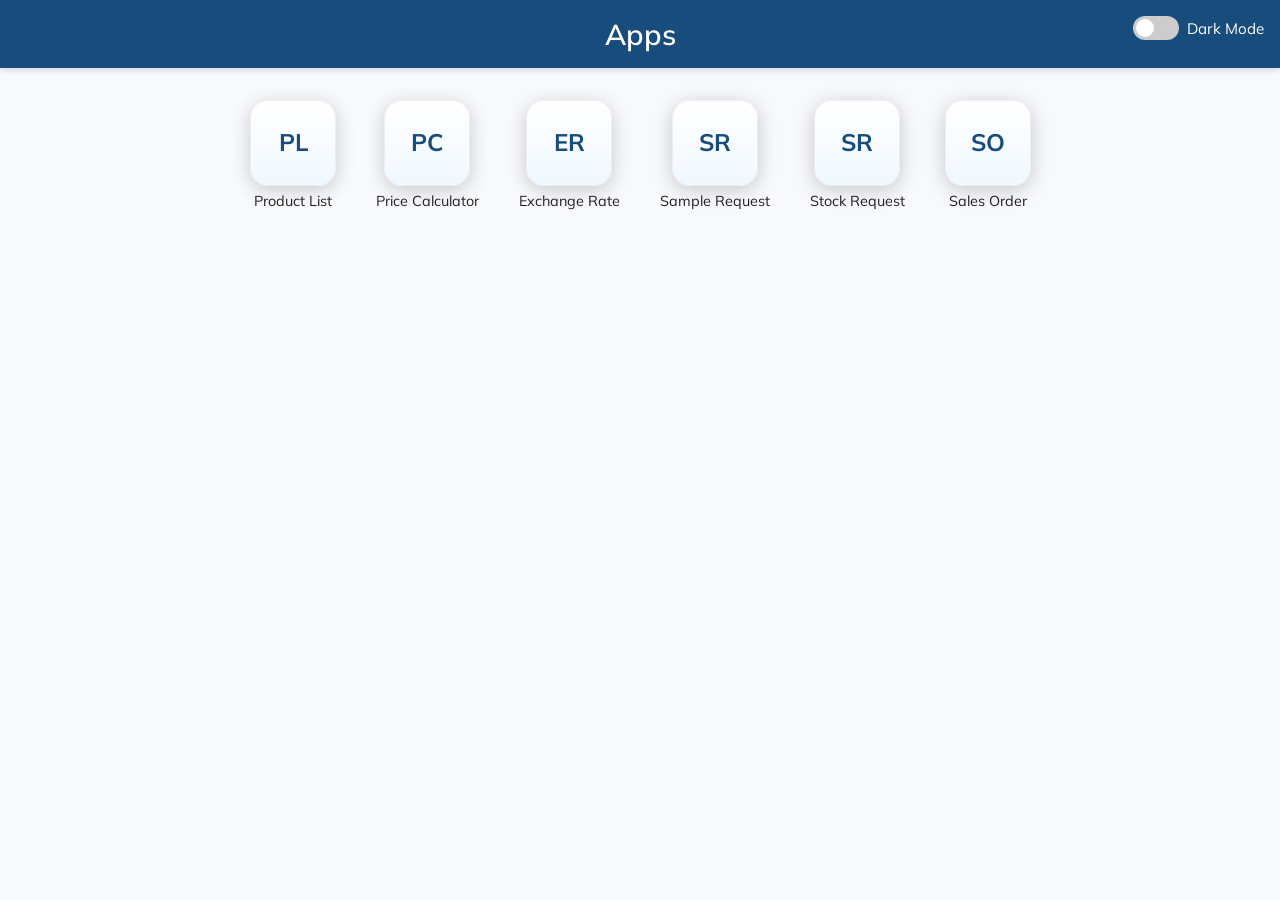
==== index.html @ d18678aa "first commit" ====
<!DOCTYPE html>
<html lang="en">
<head>
  <meta charset="UTF-8" />
  <meta name="viewport" content="width=device-width, initial-scale=1.0" />
  <title>App Grid</title>
  <link href="https://fonts.googleapis.com/css2?family=Mulish:wght@400;600&display=swap" rel="stylesheet">
  <link rel="stylesheet" href="css/style.css" />
</head>
<body>
  <header>
    <h1>Apps</h1>
    <div class="darkmode-toggle">
      <label class="switch" title="Toggle dark mode">
        <input type="checkbox" id="darkModeToggle">
        <span class="slider"></span>
      </label>
      <span class="toggle-label">Dark Mode</span>
    </div>
  </header>

  <div class="container app-container">
    <main>
      <section id="appGrid" class="app-grid" aria-label="Application grid"></section>
    </main>
  </div>

  <script src="js/script.js"></script>
</body>
</html>
---- css/style.css ----
:root {
  --color-primary: #174c7c;
  --color-primary-light: #f0f8ff;
  --color-bg: #f7f9fc;
  --color-text: #222;
  --color-white: #fff;
  --color-border: #ccc;
  --color-border-light: #eee;
  --color-muted: #777;

  --font-family: "Mulish", sans-serif;
  --font-size-base: 1rem;
  --font-size-heading: 1.8rem;
  --font-size-small: 0.95rem;

  --container-max-width: 1200px;
  --spacing-xs: 0.4rem;
  --spacing-sm: 0.5rem;
  --spacing-md: 0.8rem;
  --spacing-lg: 1rem;
  --spacing-xl: 1.5rem;

  --radius-sm: 6px;
  --radius-md: 8px;
  --radius-lg: 12px;
  --radius-full: 50%;

  --shadow-sm: 0 2px 6px rgba(0,0,0,0.15);
  --shadow-md: 0 4px 12px rgba(0,0,0,0.12);
  --shadow-lg: 0 4px 20px rgba(0,0,0,0.2);

  --transition-normal: 0.6s ease;
}

/* Dark theme variables */
body.dark {
  --color-primary: #4aa3d8;
  --color-primary-light: #243447;
  --color-bg: #121417;
  --color-text: #e6e6e6;
  --color-white: #1c1f24;
  --color-border: #2c2f36;
  --color-border-light: #333;
  --color-muted: #aaa;

  --shadow-sm: 0 2px 6px rgba(255,255,255,0.08);
  --shadow-md: 0 4px 12px rgba(255,255,255,0.06);
  --shadow-lg: 0 6px 20px rgba(255,255,255,0.08);
}

/* ---------------------------
   Reset / base
   --------------------------- */
* {
  margin: 0;
  padding: 0;
  box-sizing: border-box;
}

body {
  font-family: var(--font-family);
  background: var(--color-bg);
  background-image: radial-gradient(circle at top left, rgba(255,255,255,0.2), transparent 70%);
  background-repeat: no-repeat;
  background-attachment: fixed;
  background-size: cover;
  color: var(--color-text);
  -webkit-tap-highlight-color: transparent;
  transition: all var(--transition-normal);
  -webkit-font-smoothing: antialiased;
  -moz-osx-font-smoothing: grayscale;
}

body.dark {
  background: var(--color-bg);
  background-image: radial-gradient(circle at top left, rgba(74,163,216,0.15), transparent 70%);
  background-repeat: no-repeat;
  background-attachment: fixed;
  background-size: cover;
}

/* Prevent text selection and touch highlight */
body, .app-grid, .app-item {
  -webkit-user-select: none;
  -moz-user-select: none;
  -ms-user-select: none;
  user-select: none;
  -webkit-touch-callout: none;
}

/* ---------------------------
   Header
   --------------------------- */
header {
  background: var(--color-primary);
  color: var(--color-white);
  padding: var(--spacing-lg);
  text-align: center;
  box-shadow: var(--shadow-sm);
  transition: all var(--transition-normal);
  position: relative;
}

header .darkmode-toggle {
  position: absolute;
  top: var(--spacing-lg);
  right: var(--spacing-lg);
  display: flex;
  align-items: center;
  gap: var(--spacing-sm);
}

h1 {
  font-size: var(--font-size-heading);
  font-weight: 600;
}

/* ---------------------------
   Layout / Container
   --------------------------- */
.container {
  max-width: var(--container-max-width);
  margin: var(--spacing-lg) auto;
  padding: var(--spacing-lg);
  transition: all var(--transition-normal);
}

/* ---------------------------
   App grid
   --------------------------- */
.app-grid {
  display: grid;
  gap: 14px;
  /* auto-fit collapses unused columns -> icons centered automatically */
  grid-template-columns: repeat(auto-fit, minmax(86px, max-content));
  justify-content: center;     /* centers icons in all cases */
  align-items: start;
  background: transparent;
  transition: gap 0.3s ease;
}

/* Wider gaps for tablet and desktop */
@media (min-width: 768px) {
  .app-grid {
    gap: 24px 32px;
  }
}

@media (min-width: 1200px) {
  .app-grid {
    gap: 30px 40px;
  }
}

/* Each app item - mimic smartphone icon with label under it */
.app-item {
  width: 100%;
  max-width: 120px;
  display: flex;
  flex-direction: column;
  align-items: center;
  gap: 8px;
  text-align: center;
  transition: transform 0.16s ease, box-shadow 0.16s ease;
}

.app-link {
  display: inline-flex;
  align-items: center;
  justify-content: center;
  width: 86px;
  height: 86px;
  border-radius: 18px;
  background: linear-gradient(180deg, var(--color-white), var(--color-primary-light));
  box-shadow: var(--shadow-lg);
  border: 1px solid var(--color-border-light);
  font-weight: 700;
  font-size: 24px;
  color: var(--color-primary);
  text-decoration: none;
  transition: transform 0.18s ease, box-shadow 0.18s ease, background 0.18s ease;
  will-change: transform;
}

body.dark .app-link {
  background: linear-gradient(180deg, var(--color-white), var(--color-bg));
  color: var(--color-primary);
  border: 1px solid var(--color-border);
}

.app-link:active {
  transform: scale(0.97);
}

.app-item:hover .app-link {
  transform: translateY(-6px);
  box-shadow: 0 10px 22px rgba(0,0,0,0.14);
}

/* label */
.app-label {
  font-size: 0.9rem;
  color: var(--color-text);
  max-width: 100%;
  word-break: break-word;
  line-height: 1.1;
}

/* small labels on small width */
@media (max-width: 420px) {
  .app-link { width: 72px; height: 72px; border-radius: 16px; font-size: 20px; }
  .app-item { max-width: 100px; gap: 6px; }
  .app-label { font-size: 0.85rem; }
}

/* Adjust icon and label sizing for large screens */
@media (min-width: 1400px) {
  .app-link {
    width: 92px;
    height: 92px;
    border-radius: 20px;
    font-size: 26px;
  }
  .app-label {
    font-size: 0.95rem;
  }
}

.app-item .app-link span.initials {
  display: inline-block;
  transform: translateY(-1px);
}

/* ---------------------------
   Toggle switch
   --------------------------- */
.switch {
  position: relative;
  display: inline-block;
  width: 46px;
  height: 24px;
}

.switch input {
  opacity: 0;
  width: 0;
  height: 0;
}

.slider {
  position: absolute;
  cursor: pointer;
  top: 0; left: 0;
  right: 0; bottom: 0;
  background: #ccc;
  transition: all var(--transition-normal);
  border-radius: 24px;
}

body.dark header .darkmode-toggle .slider {
  box-shadow: inset 0 0 0 1px var(--color-border);
}

.slider:before {
  position: absolute;
  content: "";
  height: 18px; width: 18px;
  left: 3px; bottom: 3px;
  background: var(--color-white);
  transition: all var(--transition-normal);
  border-radius: var(--radius-full);
}

input:checked + .slider {
  background: var(--color-primary);
}

input:checked + .slider:before {
  transform: translateX(22px);
}

.toggle-label {
  font-size: var(--font-size-small);
}

/* Hide toggle on narrower screens */
@media (max-width: 1023px) {
  header .darkmode-toggle {
    display: none !important;
  }
}
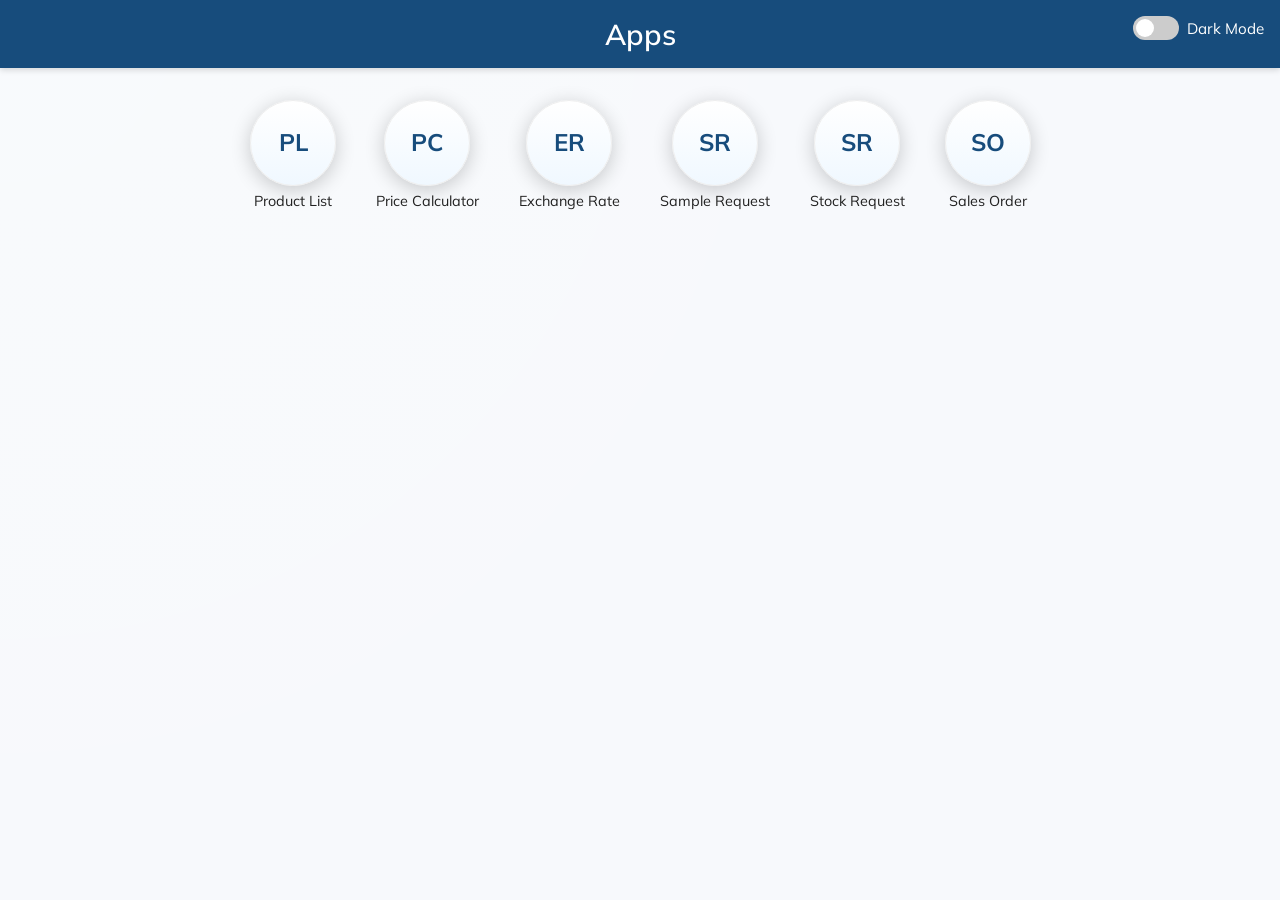
==== commit a802133b: "v1.0.2 Squircle-shaped icon" ====
--- a/index.html
+++ b/index.html
@@ -3,7 +3,7 @@
 <head>
   <meta charset="UTF-8" />
   <meta name="viewport" content="width=device-width, initial-scale=1.0" />
-  <title>App Grid</title>
+  <title>Islandsun Apps</title>
   <link href="https://fonts.googleapis.com/css2?family=Mulish:wght@400;600&display=swap" rel="stylesheet">
   <link rel="stylesheet" href="css/style.css" />
 </head>
--- a/css/style.css
+++ b/css/style.css
@@ -29,6 +29,7 @@
   --shadow-md: 0 4px 12px rgba(0,0,0,0.12);
   --shadow-lg: 0 4px 20px rgba(0,0,0,0.2);
 
+  --hover-translate-y: 6px;
   --transition-normal: 0.6s ease;
 }
 
@@ -45,7 +46,7 @@
 
   --shadow-sm: 0 2px 6px rgba(255,255,255,0.08);
   --shadow-md: 0 4px 12px rgba(255,255,255,0.06);
-  --shadow-lg: 0 6px 20px rgba(255,255,255,0.08);
+  --shadow-lg: 0 0 20px rgba(255,255,255,0.2);
 }
 
 /* ---------------------------
@@ -170,7 +171,8 @@
   justify-content: center;
   width: 86px;
   height: 86px;
-  border-radius: 18px;
+  border-radius: var(--radius-full);
+  corner-shape: squircle;
   background: linear-gradient(180deg, var(--color-white), var(--color-primary-light));
   box-shadow: var(--shadow-lg);
   border: 1px solid var(--color-border-light);
@@ -193,8 +195,12 @@
 }
 
 .app-item:hover .app-link {
-  transform: translateY(-6px);
+  transform: translateY(calc(-1 * var(--hover-translate-y)));
   box-shadow: 0 10px 22px rgba(0,0,0,0.14);
+}
+
+body.dark .app-item:hover .app-link {
+  box-shadow: 0 var(--hover-translate-y) 20px rgba(255,255,255,0.2);
 }
 
 /* label */
@@ -208,9 +214,18 @@
 
 /* small labels on small width */
 @media (max-width: 420px) {
-  .app-link { width: 72px; height: 72px; border-radius: 16px; font-size: 20px; }
-  .app-item { max-width: 100px; gap: 6px; }
-  .app-label { font-size: 0.85rem; }
+  .app-link {
+    width: 72px;
+    height: 72px;
+    font-size: 20px;
+  }
+  .app-item {
+    max-width: 100px;
+    gap: 6px;
+  }
+  .app-label {
+    font-size: 0.85rem;
+  }
 }
 
 /* Adjust icon and label sizing for large screens */
@@ -218,7 +233,6 @@
   .app-link {
     width: 92px;
     height: 92px;
-    border-radius: 20px;
     font-size: 26px;
   }
   .app-label {
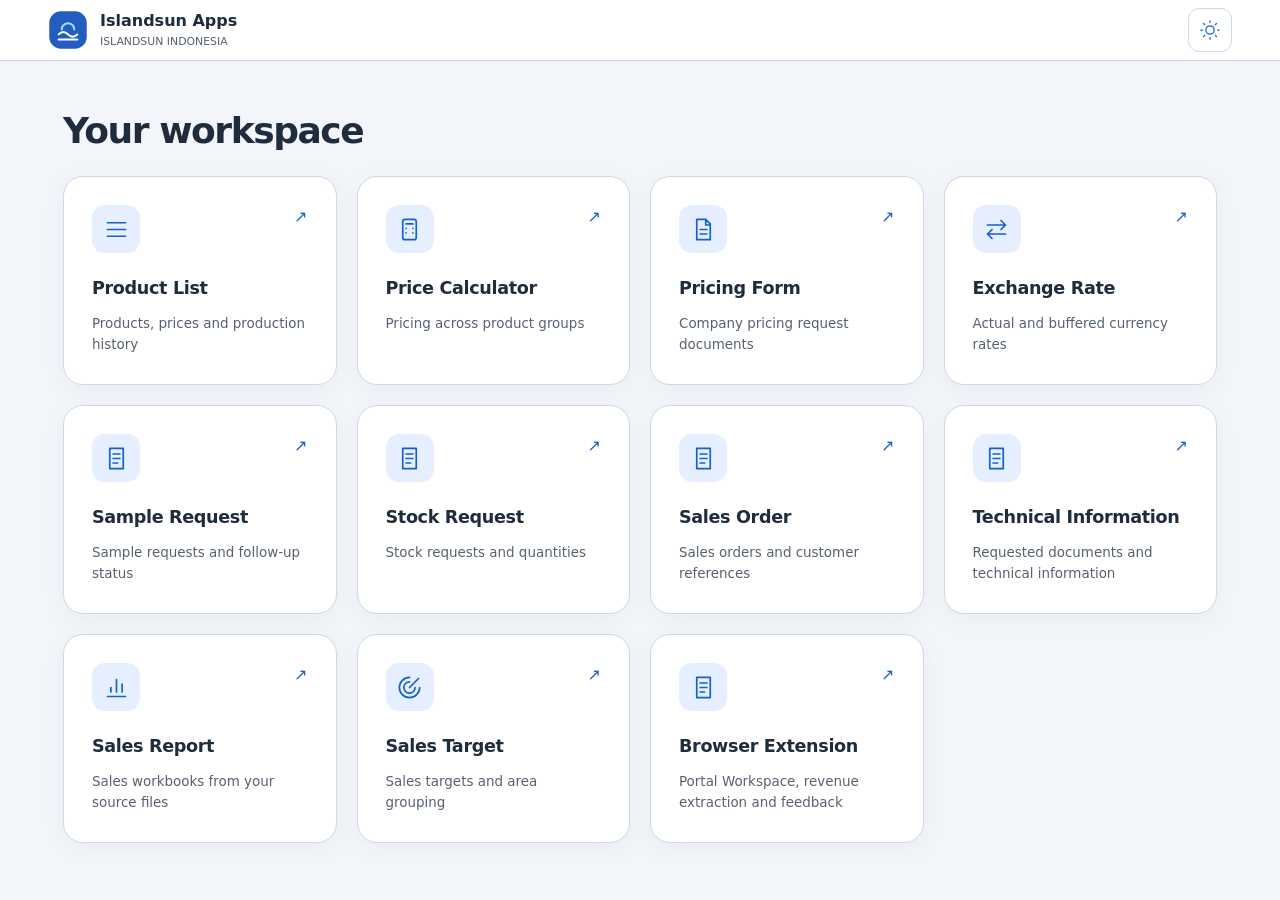
==== commit 1660999c: "v1.0.7 Updated family interface and publishing" ====
--- a/index.html
+++ b/index.html
@@ -1,30 +1,30 @@
-<!DOCTYPE html>
-<html lang="en">
+<!doctype html>
+<html lang="en" class="isi-theme" data-theme="system">
 <head>
-  <meta charset="UTF-8" />
-  <meta name="viewport" content="width=device-width, initial-scale=1.0" />
-  <title>Islandsun Apps</title>
-  <link href="https://fonts.googleapis.com/css2?family=Mulish:wght@400;600&display=swap" rel="stylesheet">
-  <link rel="stylesheet" href="css/style.css" />
+  <meta charset="utf-8">
+  <meta name="viewport" content="width=device-width, initial-scale=1">
+  <title>Islandsun Apps · Islandsun</title>
+  <link rel="icon" href="family/assets/icons/favicon.ico">
+  <link rel="stylesheet" href="family/css/tokens.css">
+  <link rel="stylesheet" href="family/css/components.css">
+  <link rel="stylesheet" href="family/css/interaction.css">
+  <link rel="stylesheet" href="family/css/workspace.css">
+  <link rel="stylesheet" href="css/style.css">
+  <script type="module" src="family/js/navigation.js"></script>
+  <script type="module" src="js/script.js"></script>
+
 </head>
-<body>
-  <header>
-    <h1>Apps</h1>
-    <div class="darkmode-toggle">
-      <label class="switch" title="Toggle dark mode">
-        <input type="checkbox" id="darkModeToggle">
-        <span class="slider"></span>
-      </label>
-      <span class="toggle-label">Dark Mode</span>
+<body class="isi-ui isi-workspace" data-family-app data-family-launcher="isi">
+  <header class="isi-header">
+    <div class="isi-brand"><img src="family/assets/icons/family.svg" alt=""><span>Islandsun Apps<small>ISLANDSUN INDONESIA</small></span></div>
+    <div class="isi-header-actions">
+
+      <button type="button" id="theme-toggle" class="isi-button isi-button--icon isi-theme-toggle" aria-label="Switch color scheme"></button>
     </div>
   </header>
-
-  <div class="container app-container">
-    <main>
-      <section id="appGrid" class="app-grid" aria-label="Application grid"></section>
-    </main>
-  </div>
-
-  <script src="js/script.js"></script>
+  <main class="workspace-main">
+    <div class="workspace-title"><h1>Your workspace</h1></div>
+    <p id="launcher-status" class="isi-muted" role="status">Loading apps…</p><button id="launcher-retry" class="isi-button" type="button" hidden>Try again</button>
+    <nav id="appGrid" class="workspace-grid" aria-label="Applications"></nav></main>
 </body>
-</html>+</html>
--- a/family/css/tokens.css
+++ b/family/css/tokens.css
@@ -0,0 +1,37 @@
+/* === Islandsun family · Design A · 1.0.0 === */
+.isi-theme {
+  color-scheme: light dark;
+  --isi-background: light-dark(oklch(0.97 0.007 255), oklch(0.17 0.017 255));
+  --isi-surface: light-dark(oklch(1 0 0), oklch(0.215 0.02 255));
+  --isi-subtle: light-dark(oklch(0.978 0.006 255), oklch(0.25 0.023 255));
+  --isi-text: light-dark(oklch(0.29 0.035 255), oklch(0.94 0.009 255));
+  --isi-muted: light-dark(oklch(0.49 0.025 255), oklch(0.74 0.025 255));
+  --isi-border: light-dark(oklch(0.88 0.014 255), oklch(0.36 0.025 255));
+  --isi-primary: light-dark(oklch(0.51 0.18 259), oklch(0.74 0.13 255));
+  --isi-primary-soft: light-dark(oklch(0.95 0.025 259), oklch(0.29 0.055 259));
+  --isi-on-primary: light-dark(oklch(1 0 0), oklch(0.16 0.04 259));
+  --isi-success: light-dark(oklch(0.43 0.085 170), oklch(0.8 0.12 170));
+  --isi-success-soft: light-dark(oklch(0.95 0.025 165), oklch(0.28 0.04 170));
+  --isi-warning: light-dark(oklch(0.46 0.09 75), oklch(0.82 0.12 80));
+  --isi-warning-soft: light-dark(oklch(0.96 0.035 80), oklch(0.29 0.04 80));
+  --isi-error: light-dark(oklch(0.47 0.17 25), oklch(0.8 0.12 25));
+  --isi-error-soft: light-dark(oklch(0.96 0.02 25), oklch(0.28 0.04 25));
+  --isi-font: 'Plus Jakarta Sans', 'Segoe UI', system-ui, sans-serif;
+  --isi-radius: 20px;
+  --isi-control-radius: 11px;
+  --isi-space: 8px;
+  --isi-card-padding: clamp(20px, 2.5vw, 32px);
+  --isi-shadow: 0 5px 24px oklch(0.2 0.03 255 / 0.045);
+  --isi-motion: 160ms;
+}
+.isi-theme[data-theme="light"] { color-scheme: light; }
+.isi-theme[data-theme="dark"] { color-scheme: dark; }
+
+/* Safe tokens for older engines; essential controls remain legible. */
+@supports not (color: light-dark(white, black)) {
+  .isi-theme { color-scheme: light; --isi-background: #f4f6fa; --isi-surface: #fff; --isi-subtle: #f7f9fc; --isi-text: #26364d; --isi-muted: #54647b; --isi-border: #ccd5e1; --isi-primary: #245dc0; --isi-primary-soft: #eaf1ff; --isi-on-primary: #fff; --isi-success: #17654e; --isi-success-soft: #e6f5ee; --isi-warning: #7b571a; --isi-warning-soft: #fff4d9; --isi-error: #a32f36; --isi-error-soft: #ffedef; }
+  .isi-theme[data-theme="dark"] { color-scheme: dark; --isi-background: #131c28; --isi-surface: #1c2735; --isi-subtle: #243245; --isi-text: #edf2f8; --isi-muted: #b3c0d2; --isi-border: #48586f; --isi-primary: #91b8ff; --isi-primary-soft: #283f62; --isi-on-primary: #132b4d; --isi-success: #92d9bd; --isi-success-soft: #234639; --isi-warning: #f1cd84; --isi-warning-soft: #493c26; --isi-error: #ffadb0; --isi-error-soft: #4b2c33; }
+  @media (prefers-color-scheme: dark) {
+    .isi-theme:not([data-theme="light"]) { color-scheme: dark; --isi-background: #131c28; --isi-surface: #1c2735; --isi-subtle: #243245; --isi-text: #edf2f8; --isi-muted: #b3c0d2; --isi-border: #48586f; --isi-primary: #91b8ff; --isi-primary-soft: #283f62; --isi-on-primary: #132b4d; --isi-success: #92d9bd; --isi-success-soft: #234639; --isi-warning: #f1cd84; --isi-warning-soft: #493c26; --isi-error: #ffadb0; --isi-error-soft: #4b2c33; }
+  }
+}
--- a/family/css/components.css
+++ b/family/css/components.css
@@ -0,0 +1,103 @@
+@import url('./notifications.css');
+@import url('./theme-control.css');
+/* === Opt-in baseline; protected documents and host pages are excluded === */
+.isi-ui { font-family: var(--isi-font); font-size: 1rem; line-height: 1.55; color: var(--isi-text); }
+.isi-ui, .isi-ui * { box-sizing: border-box; }
+.isi-ui [hidden], .isi-hidden { display: none !important; }
+.isi-ui :where(h1, h2, h3, p, figure) { margin: 0; }
+.isi-ui :where(button, input, select, textarea) { font: inherit; }
+.isi-ui :where(button, a, select, input, summary) { touch-action: manipulation; }
+.isi-ui :where(img, svg, video) { max-width: 100%; }
+.isi-ui :where(a, button, input, select, textarea, summary, [tabindex]):focus-visible { outline: 3px solid var(--isi-primary); outline-offset: 3px; }
+.isi-ui ::selection { background: var(--isi-primary); color: var(--isi-on-primary); }
+.isi-ui { scrollbar-color: var(--isi-border) var(--isi-subtle); }
+.isi-ui a { color: var(--isi-primary); text-underline-offset: .18em; }
+.isi-ui h1 { font-size: clamp(1.7rem, 3vw, 2.25rem); line-height: 1.2; letter-spacing: -.04em; font-weight: 650; }
+.isi-ui h2 { font-size: 1.1rem; letter-spacing: -.02em; }
+.isi-ui h3 { font-size: .95rem; }
+.isi-muted { color: var(--isi-muted); font-size: .84rem; }
+.isi-eyebrow { color: var(--isi-primary); font-size: .65rem; letter-spacing: .15em; font-weight: 700; margin-bottom: 10px !important; }
+.isi-header { padding: 8px clamp(16px, 4vw, 48px); display: flex; flex-wrap: wrap; align-items: center; justify-content: space-between; gap: 8px; border-bottom: 1px solid var(--isi-border); background: var(--isi-surface); }
+.isi-brand { display: inline-flex; align-items: center; gap: 12px; text-decoration: none; color: var(--isi-text) !important; font-size: 1rem; font-weight: 700; }
+.isi-brand img { width: 40px; height: 40px; }
+.isi-brand small { display: block; font-size: .68rem; color: var(--isi-muted); font-weight: 400; }
+.isi-header-actions { display: flex; flex-wrap: wrap; align-items: center; gap: 12px; }
+.isi-ui .isi-theme-toggle { color: var(--isi-primary); }
+.isi-loading { min-height: 55svh; display: grid; place-content: center; justify-items: center; gap: 16px; padding: 32px 20px; text-align: center; background: var(--isi-background); }
+.isi-loading img { width: 48px; height: 48px; }
+.isi-loading h2 { font-size: 1.1rem; }
+.isi-card { padding: var(--isi-card-padding); border: 1px solid var(--isi-border); border-radius: var(--isi-radius); background: var(--isi-surface); box-shadow: var(--isi-shadow); }
+.isi-section-heading { display: flex; flex-wrap: wrap; justify-content: space-between; gap: 16px; align-items: center; margin-bottom: 24px; }
+.isi-section-heading p { margin-top: 5px; }
+.isi-button { min-height: 44px; padding: 10px 17px; border: 1px solid var(--isi-border); border-radius: var(--isi-control-radius); background: var(--isi-surface); color: var(--isi-text); display: inline-flex; justify-content: center; align-items: center; gap: 8px; font-size: .84rem; font-weight: 600; cursor: pointer; text-decoration: none; transition: background var(--isi-motion), border-color var(--isi-motion); }
+.isi-button svg, .isi-icon { width: 20px; height: 20px; flex-shrink: 0; }
+.isi-button--primary { background: var(--isi-primary); border-color: var(--isi-primary); color: var(--isi-on-primary) !important; }
+.isi-button--quiet { background: transparent; }
+.isi-button--danger { color: var(--isi-error); }
+.isi-button--icon { width: 44px; padding: 8px; flex-shrink: 0; }
+.isi-button:disabled { cursor: not-allowed; opacity: .5; }
+.isi-button[aria-pressed="true"] { border-color: var(--isi-primary); background: var(--isi-primary-soft); color: var(--isi-primary); }
+@media (hover: hover) { .isi-button:hover:not(:disabled) { border-color: var(--isi-primary); background: var(--isi-primary-soft); color: var(--isi-primary) !important; } .isi-button--primary:hover:not(:disabled) { background: color-mix(in oklch, var(--isi-primary), var(--isi-text) 12%); color: var(--isi-on-primary) !important; } }
+.isi-ui label { display: grid; gap: 7px; font-size: .82rem; font-weight: 600; }
+.isi-ui :where(input:not([type="radio"]):not([type="checkbox"]), select, textarea) { display: block; width: 100%; min-width: 0; min-height: 44px; padding: 11px 13px; border: 1px solid var(--isi-border); border-radius: var(--isi-control-radius); background: var(--isi-subtle); color: var(--isi-text); font-size: .9rem; }
+.isi-ui :where(input, textarea)::placeholder { color: var(--isi-muted); opacity: 1; }
+.isi-ui textarea { resize: vertical; min-height: 100px; }
+.isi-ui select { cursor: pointer; }
+.isi-ui input[type="number"] { appearance: textfield; }
+.isi-ui input::-webkit-inner-spin-button, .isi-ui input::-webkit-outer-spin-button { appearance: none; margin: 0; }
+.isi-ui :where(input, select, textarea):disabled { opacity: .55; cursor: not-allowed; }
+.isi-ui [aria-invalid="true"] { border-color: var(--isi-error) !important; }
+.isi-ui fieldset { min-width: 0; padding: 0; margin: 0; border: 0; }
+.isi-ui legend { font-size: .82rem; font-weight: 600; margin-bottom: 10px; }
+.isi-choices { display: flex; flex-wrap: wrap; gap: 10px; }
+.isi-choices label { display: flex; align-items: center; gap: 8px; padding: 10px 13px; border: 1px solid var(--isi-border); border-radius: var(--isi-control-radius); cursor: pointer; font-size: .8rem; }
+.isi-choices input { width: 17px; height: 17px; margin: 0; accent-color: var(--isi-primary); }
+.isi-choices label:has(:checked) { color: var(--isi-primary); background: var(--isi-primary-soft); border-color: var(--isi-primary); }
+.isi-field-error { color: var(--isi-error); font-size: .78rem; margin-top: 5px !important; }
+.isi-notice { background: var(--isi-primary-soft); border: 1px solid var(--isi-border); padding: 14px 18px; border-radius: var(--isi-control-radius); color: var(--isi-muted); font-size: .82rem; }
+.isi-notice[data-tone="error"] { background: var(--isi-error-soft); color: var(--isi-error); }
+.isi-badge { display: inline-flex; align-items: center; gap: 6px; font-size: .7rem; padding: 4px 10px; border-radius: 30px; background: var(--isi-primary-soft); color: var(--isi-primary); }
+.isi-badge[data-tone="success"] { background: var(--isi-success-soft); color: var(--isi-success); }
+.isi-badge[data-tone="warning"] { background: var(--isi-warning-soft); color: var(--isi-warning); }
+.isi-table-region { overflow: auto; border: 1px solid var(--isi-border); border-radius: var(--isi-control-radius); }
+.isi-table { width: 100%; border-collapse: collapse; font-size: .82rem; white-space: nowrap; }
+.isi-table :where(th, td) { text-align: start; padding: 13px 18px; border-bottom: 1px solid var(--isi-border); }
+.isi-table th { background: var(--isi-subtle); color: var(--isi-muted); font-size: .73rem; }
+.isi-table tbody tr:hover { background: var(--isi-subtle); }
+.isi-table--compact :where(th, td) { padding: 7px 12px; }
+.isi-filter-bar { display: flex; flex-wrap: wrap; gap: 12px; align-items: end; margin-bottom: 20px; }
+.isi-filter-bar > * { flex: 1 1 140px; }
+.isi-dialog { border: 1px solid var(--isi-border); border-radius: var(--isi-radius); max-width: min(520px, calc(100vw - 32px)); width: 100%; max-height: calc(100dvh - 32px); overflow: auto; padding: var(--isi-card-padding); background: var(--isi-surface); color: var(--isi-text); }
+.isi-dialog::backdrop { background: oklch(0.1 0.02 255 / .6); }
+.isi-help { position: relative; }
+.isi-tooltip { position: fixed; z-index: 1500; width: max-content; max-width: min(280px, calc(100vw - 24px)); padding: 10px 13px; border: 1px solid var(--isi-border); border-radius: var(--isi-control-radius); box-shadow: var(--isi-shadow); background: var(--isi-surface); color: var(--isi-text); font-size: .78rem; pointer-events: none; }
+.isi-help summary { cursor: pointer; color: var(--isi-primary); font-size: .8rem; }
+.isi-help > p { background: var(--isi-subtle); border: 1px solid var(--isi-border); padding: 12px; border-radius: var(--isi-control-radius); margin-top: 8px; font-size: .8rem; }
+.isi-file { padding: 24px; border: 2px dashed var(--isi-border); border-radius: var(--isi-radius); background: var(--isi-subtle); }
+.isi-file:focus-within, .isi-file[data-dragging="true"] { border-color: var(--isi-primary); background: var(--isi-primary-soft); }
+.isi-file input::file-selector-button { border: 0; padding: 8px 12px; margin-right: 12px; border-radius: 8px; background: var(--isi-primary); color: var(--isi-on-primary); cursor: pointer; font: inherit; }
+.isi-empty { padding: 40px 20px; text-align: center; color: var(--isi-muted); }
+.isi-log { margin: 0; padding: 18px; border-radius: var(--isi-control-radius); background: oklch(0.19 0.03 255); color: oklch(0.87 0.025 250); font: .76rem/1.9 Consolas, monospace; max-height: 240px; overflow: auto; white-space: pre-wrap; user-select: text; }
+.isi-disclosure { border: 1px solid var(--isi-border); border-radius: var(--isi-control-radius); overflow: hidden; }
+.isi-disclosure summary { background: var(--isi-subtle); padding: 12px 16px; font-size: .82rem; cursor: pointer; }
+.isi-progress { appearance: none; width: 100%; display: block; border: 0; border-radius: 20px; overflow: hidden; height: 10px; background: var(--isi-subtle); accent-color: var(--isi-primary); }
+.isi-progress::-webkit-progress-bar { background: var(--isi-subtle); }
+.isi-progress::-webkit-progress-value { background: var(--isi-primary); border-radius: 20px; }
+.isi-progress::-moz-progress-bar { background: var(--isi-primary); border-radius: 20px; }
+.isi-progress[data-state="completed"]::-webkit-progress-value { background: var(--isi-success); }
+.isi-progress[data-state="completed"]::-moz-progress-bar { background: var(--isi-success); }
+.isi-stepper { display: flex; justify-content: space-between; gap: 20px; padding: 0; list-style: none; }
+.isi-stepper li { flex: 1; border-top: 2px solid var(--isi-border); padding-top: 12px; color: var(--isi-muted); font-size: .8rem; }
+.isi-stepper [aria-current="step"] { color: var(--isi-primary); border-color: var(--isi-primary); }
+.isi-stepper [data-state="complete"] { color: var(--isi-success); border-color: var(--isi-success); }
+.isi-spinner { display: inline-block; width: 22px; height: 22px; border: 2px solid var(--isi-border); border-top-color: var(--isi-primary); border-radius: 50%; animation: isi-spin 1s linear infinite; }
+@keyframes isi-spin { to { transform: rotate(360deg); } }
+.isi-sr-only { position: absolute; width: 1px; height: 1px; padding: 0; margin: -1px; overflow: hidden; clip-path: inset(50%); white-space: nowrap; border: 0; }
+.isi-skip-link { position: fixed; top: 10px; left: 10px; z-index: 2000; clip-path: inset(50%); width: 1px; height: 1px; overflow: hidden; }
+.isi-skip-link:focus { clip-path: none; width: auto; height: auto; padding: 12px; background: var(--isi-surface); }
+@media (max-width: 520px) { .isi-header { padding-inline: 16px; } .isi-header-actions { gap: 8px; } }
+@media (prefers-reduced-motion: reduce) { .isi-ui *, .isi-ui *::before, .isi-ui *::after { animation: none !important; transition: none !important; scroll-behavior: auto !important; } }
+
+@media (max-width: 600px), (max-height: 420px) {
+  .isi-ui .isi-theme-toggle { display: none; }
+}
--- a/family/css/interaction.css
+++ b/family/css/interaction.css
@@ -0,0 +1,5 @@
+/* === Application selection === */
+[data-family-app] { -webkit-user-select: none; user-select: none; }
+[data-family-app] :is(input:not([type="checkbox"]):not([type="radio"]):not([type="button"]):not([type="submit"]):not([type="reset"]):not([type="file"]), textarea, [contenteditable="true"]) { -webkit-user-select: text; user-select: text; }
+[data-family-app]:not([data-family-selection="inputs"]) :is([data-family-selectable], td, pre) { -webkit-user-select: text; user-select: text; }
+[data-family-app][data-family-selection="inputs"] :not(input):not(textarea):not([contenteditable="true"]) { -webkit-user-select: none; user-select: none; }
--- a/family/css/workspace.css
+++ b/family/css/workspace.css
@@ -0,0 +1,89 @@
+/* === Operational workspaces === */
+/* === Viewport-bound data viewers === */
+html:has(body.isi-data-workspace) { height: 100%; overflow: hidden; }
+body.isi-workspace.isi-data-workspace { height: 100svh; min-height: 0; overflow: hidden; display: flex; flex-direction: column; }
+.isi-data-workspace > .isi-header { flex: 0 0 auto; max-height: 22svh; overflow: auto; }
+.isi-data-workspace .workspace-main { flex: 1; min-height: 0; width: 100%; padding: 16px clamp(12px, 3vw, 32px); gap: 12px; grid-template-rows: auto minmax(0, 1fr); overflow: hidden; }
+.isi-data-workspace .workspace-main > .workspace-title { gap: 8px; }
+.isi-data-workspace h1 { font-size: clamp(1.2rem, 2.5vw, 1.7rem); }
+.isi-data-workspace .workspace-data-viewer { min-height: 0; overflow: hidden; display: flex; flex-direction: column; gap: 10px; padding: 14px; }
+.workspace-data-viewer > .isi-table-region { flex: 1 1 0; min-height: 0; overflow: auto; overscroll-behavior: contain; scrollbar-gutter: stable; }
+.workspace-data-viewer .workspace-table thead { position: sticky; top: 0; z-index: 1; background: var(--isi-subtle); }
+.workspace-table-tools { flex: 0 1 auto; min-height: 36px; max-height: 40%; overflow: auto; overscroll-behavior: contain; }
+.workspace-table-tools > summary { cursor: pointer; min-height: 36px; padding: 6px 2px; position: sticky; top: 0; z-index: 2; background: var(--isi-surface); font-weight: 600; }
+.workspace-tool-content { display: grid; gap: 12px; padding: 8px 4px; }
+.workspace-data-viewer > .workspace-footer { flex: 0 0 auto; gap: 6px 12px; }
+.workspace-data-viewer > .workspace-footer .workspace-actions { gap: 6px; }
+.workspace-data-viewer > .isi-notice { flex: 0 1 auto; overflow: auto; min-height: 0; }
+.workspace-data-viewer > button { align-self: start; flex: 0 0 auto; }
+@media (max-width: 600px) {
+  .isi-data-workspace .workspace-main { padding: 8px; gap: 8px; }
+  .isi-data-workspace .workspace-data-viewer { padding: 8px; gap: 6px; }
+  .workspace-data-viewer > .workspace-footer { font-size: .8rem; }
+  .workspace-data-viewer > .workspace-footer .isi-button { padding-inline: 10px; }
+  .workspace-data-viewer > .workspace-footer .workspace-actions { width: 100%; justify-content: space-between; }
+}
+@media (max-height: 500px) {
+  .isi-data-workspace .workspace-main > .workspace-title { display: none; }
+  .isi-data-workspace .workspace-main { grid-template-rows: minmax(0, 1fr); padding-block: 6px; }
+  .workspace-data-viewer > .workspace-footer > p { display: none; }
+  .workspace-data-viewer > .workspace-footer { justify-content: end; }
+}
+
+body.isi-workspace { margin: 0; min-height: 100svh; background: var(--isi-background); }
+.workspace-main { max-width: 1440px; margin-inline: auto; padding: clamp(20px, 4vw, 48px); display: grid; gap: 24px; }
+.workspace-title { display: flex; align-items: center; justify-content: space-between; flex-wrap: wrap; gap: 16px; }
+.workspace-stack { display: grid; gap: 20px; min-width: 0; }
+.workspace-toolbar { display: flex; flex-wrap: wrap; align-items: end; gap: 14px; }
+.workspace-toolbar > label { flex: 1 1 170px; min-width: 0; }
+.workspace-toolbar > label:first-child { flex-grow: 2; }
+.workspace-actions { display: flex; gap: 10px; flex-wrap: wrap; align-items: center; }
+.workspace-grid { display: grid; grid-template-columns: repeat(auto-fit, minmax(min(100%, 270px), 1fr)); gap: 20px; }
+.workspace-card-link { text-decoration: none; color: var(--isi-text) !important; display: grid; align-content: start; gap: 18px; transition: border-color var(--isi-motion), background var(--isi-motion); }
+.workspace-card-link:hover { border-color: var(--isi-primary); background: var(--isi-subtle); }
+.workspace-card-link img { width: 44px; height: 44px; }
+.workspace-card-link .card-arrow { color: var(--isi-primary); justify-self: end; }
+.workspace-status { padding: 32px 20px; text-align: center; }
+.workspace-footer { display: flex; gap: 16px; flex-wrap: wrap; justify-content: space-between; align-items: center; }
+.workspace-footer label { display: flex; align-items: center; gap: 10px; }
+.workspace-footer select { width: auto; }
+.workspace-table { min-width: 740px; }
+.workspace-table th button { font: inherit; color: inherit; border: 0; background: transparent; cursor: pointer; padding: 6px 0; text-align: start; display: flex; gap: 8px; align-items: center; }
+.workspace-table th[aria-sort="ascending"] button::after { content: '↑'; }
+.workspace-table th[aria-sort="descending"] button::after { content: '↓'; }
+.workspace-table td { white-space: nowrap; }
+.workspace-table td.cell--wrap { min-width: 180px; max-width: 360px; white-space: normal; overflow-wrap: anywhere; }
+.workspace-table .record-action { white-space: nowrap; }
+.workspace-columns { border-block: 1px solid var(--isi-border); padding-block: 14px; }
+.workspace-columns summary { cursor: pointer; font-size: .84rem; font-weight: 600; }
+.workspace-columns > div { display: flex; flex-wrap: wrap; gap: 16px; padding-top: 14px; }
+.workspace-columns label { display: flex; align-items: center; gap: 8px; }
+.workspace-dialog { width: min(720px, calc(100% - 32px)); max-height: calc(100svh - 32px); border: 1px solid var(--isi-border); border-radius: var(--isi-radius); background: var(--isi-surface); color: var(--isi-text); padding: 24px; }
+.workspace-dialog::backdrop { background: oklch(15% .02 260 / .6); }
+.workspace-dialog dl { display: grid; grid-template-columns: minmax(100px, 1fr) minmax(0, 2fr); gap: 12px 20px; }
+.workspace-dialog dt { color: var(--isi-muted); font-size: .85rem; }
+.workspace-dialog dd { margin: 0; overflow-wrap: anywhere; white-space: pre-wrap; }
+.workspace-dialog .workspace-title { position: sticky; top: -24px; background: var(--isi-surface); padding-block: 12px; }
+.workspace-caption { font-size: .8rem; color: var(--isi-muted); }
+.workspace-back-top { position: fixed; z-index: 40; right: 20px; bottom: 20px; box-shadow: var(--isi-shadow); opacity: 0; transform: translateY(14px); visibility: hidden; pointer-events: none; transition: opacity 220ms ease, transform 220ms ease, visibility 0s linear 220ms, background var(--isi-motion), border-color var(--isi-motion); }
+.workspace-back-top[data-state="visible"] { opacity: 1; transform: translateY(0); visibility: visible; pointer-events: auto; transition-delay: 0s; }
+.workspace-document-list { margin: 0; padding-inline-start: 18px; white-space: normal; }
+.workspace-document-list li + li { margin-top: 5px; }
+.workspace-table td.cell--list { min-width: 280px; max-width: 400px; white-space: normal; overflow-wrap: anywhere; }
+.workspace-multiselect { flex: 1 1 150px; min-width: 0; }
+.workspace-multiselect summary { display: grid; gap: 7px; cursor: pointer; font-size: .82rem; font-weight: 600; list-style: none; }
+.workspace-multiselect summary::-webkit-details-marker { display: none; }
+.filter-value { min-height: 44px; padding: 10px 32px 10px 12px; background: var(--isi-subtle); border: 1px solid var(--isi-border); border-radius: var(--isi-control-radius); overflow: hidden; text-overflow: ellipsis; white-space: nowrap; position: relative; }
+.filter-value::after { content: '⌄'; position: absolute; right: 12px; }
+.workspace-multiselect [data-active="true"] .filter-value { border-color: var(--isi-primary); color: var(--isi-primary); }
+.filter-panel { position: fixed; z-index: 60; overflow: auto; overscroll-behavior: contain; padding: 12px; background: var(--isi-surface); border: 1px solid var(--isi-border); border-radius: var(--isi-control-radius); box-shadow: var(--isi-shadow); }
+.filter-panel > * + * { margin-top: 8px; }
+.filter-options label { display: flex; align-items: center; gap: 8px; min-height: 40px; padding: 5px; overflow-wrap: anywhere; font-weight: 400; }
+.filter-options input { flex: 0 0 auto; accent-color: var(--isi-primary); }
+.workspace-table .record-action .isi-button { padding: 4px 10px; min-height: 32px; }
+@media (pointer: coarse) { .workspace-table .record-action .isi-button { min-height: 44px; } }
+@media (max-width: 600px) {
+  .workspace-main { padding: 20px 16px; gap: 20px; }
+  .workspace-dialog dl { grid-template-columns: 1fr; gap: 4px; }
+  .workspace-dialog dd { margin-bottom: 12px; }
+}
--- a/css/style.css
+++ b/css/style.css
@@ -1,305 +1,6 @@
-:root {
-  --color-primary: #174c7c;
-  --color-primary-light: #f0f8ff;
-  --color-bg: #f7f9fc;
-  --color-text: #222;
-  --color-white: #fff;
-  --color-border: #ccc;
-  --color-border-light: #eee;
-  --color-muted: #777;
-
-  --font-family: "Mulish", sans-serif;
-  --font-size-base: 1rem;
-  --font-size-heading: 1.8rem;
-  --font-size-small: 0.95rem;
-
-  --container-max-width: 1200px;
-  --spacing-xs: 0.4rem;
-  --spacing-sm: 0.5rem;
-  --spacing-md: 0.8rem;
-  --spacing-lg: 1rem;
-  --spacing-xl: 1.5rem;
-
-  --radius-sm: 6px;
-  --radius-md: 8px;
-  --radius-lg: 12px;
-  --radius-full: 50%;
-
-  --shadow-sm: 0 2px 6px rgba(0,0,0,0.15);
-  --shadow-md: 0 4px 12px rgba(0,0,0,0.12);
-  --shadow-lg: 0 4px 20px rgba(0,0,0,0.2);
-
-  --hover-translate-y: 6px;
-  --transition-normal: 0.6s ease;
-}
-
-/* Dark theme variables */
-body.dark {
-  --color-primary: #4aa3d8;
-  --color-primary-light: #243447;
-  --color-bg: #121417;
-  --color-text: #e6e6e6;
-  --color-white: #1c1f24;
-  --color-border: #2c2f36;
-  --color-border-light: #333;
-  --color-muted: #aaa;
-
-  --shadow-sm: 0 2px 6px rgba(255,255,255,0.08);
-  --shadow-md: 0 4px 12px rgba(255,255,255,0.06);
-  --shadow-lg: 0 0 20px rgba(255,255,255,0.2);
-}
-
-/* ---------------------------
-   Reset / base
-   --------------------------- */
-* {
-  margin: 0;
-  padding: 0;
-  box-sizing: border-box;
-}
-
-body {
-  font-family: var(--font-family);
-  background: var(--color-bg);
-  background-image: radial-gradient(circle at top left, rgba(255,255,255,0.2), transparent 70%);
-  background-repeat: no-repeat;
-  background-attachment: fixed;
-  background-size: cover;
-  color: var(--color-text);
-  -webkit-tap-highlight-color: transparent;
-  transition: all var(--transition-normal);
-  -webkit-font-smoothing: antialiased;
-  -moz-osx-font-smoothing: grayscale;
-}
-
-body.dark {
-  background: var(--color-bg);
-  background-image: radial-gradient(circle at top left, rgba(74,163,216,0.15), transparent 70%);
-  background-repeat: no-repeat;
-  background-attachment: fixed;
-  background-size: cover;
-}
-
-/* Prevent text selection and touch highlight */
-body, .app-grid, .app-item {
-  -webkit-user-select: none;
-  -moz-user-select: none;
-  -ms-user-select: none;
-  user-select: none;
-  -webkit-touch-callout: none;
-}
-
-/* ---------------------------
-   Header
-   --------------------------- */
-header {
-  background: var(--color-primary);
-  color: var(--color-white);
-  padding: var(--spacing-lg);
-  text-align: center;
-  box-shadow: var(--shadow-sm);
-  transition: all var(--transition-normal);
-  position: relative;
-}
-
-header .darkmode-toggle {
-  position: absolute;
-  top: var(--spacing-lg);
-  right: var(--spacing-lg);
-  display: flex;
-  align-items: center;
-  gap: var(--spacing-sm);
-}
-
-h1 {
-  font-size: var(--font-size-heading);
-  font-weight: 600;
-}
-
-/* ---------------------------
-   Layout / Container
-   --------------------------- */
-.container {
-  max-width: var(--container-max-width);
-  margin: var(--spacing-lg) auto;
-  padding: var(--spacing-lg);
-  transition: all var(--transition-normal);
-}
-
-/* ---------------------------
-   App grid
-   --------------------------- */
-.app-grid {
-  display: grid;
-  gap: 14px;
-  /* auto-fit collapses unused columns -> icons centered automatically */
-  grid-template-columns: repeat(auto-fit, minmax(86px, max-content));
-  justify-content: center;     /* centers icons in all cases */
-  align-items: start;
-  background: transparent;
-  transition: gap 0.3s ease;
-}
-
-/* Wider gaps for tablet and desktop */
-@media (min-width: 768px) {
-  .app-grid {
-    gap: 24px 32px;
-  }
-}
-
-@media (min-width: 1200px) {
-  .app-grid {
-    gap: 30px 40px;
-  }
-}
-
-/* Each app item - mimic smartphone icon with label under it */
-.app-item {
-  width: 100%;
-  max-width: 120px;
-  display: flex;
-  flex-direction: column;
-  align-items: center;
-  gap: 8px;
-  text-align: center;
-  transition: transform 0.16s ease, box-shadow 0.16s ease;
-}
-
-.app-link {
-  display: inline-flex;
-  align-items: center;
-  justify-content: center;
-  width: 86px;
-  height: 86px;
-  border-radius: var(--radius-full);
-  corner-shape: squircle;
-  background: linear-gradient(180deg, var(--color-white), var(--color-primary-light));
-  box-shadow: var(--shadow-lg);
-  border: 1px solid var(--color-border-light);
-  font-weight: 700;
-  font-size: 24px;
-  color: var(--color-primary);
-  text-decoration: none;
-  transition: transform 0.18s ease, box-shadow 0.18s ease, background 0.18s ease;
-  will-change: transform;
-}
-
-body.dark .app-link {
-  background: linear-gradient(180deg, var(--color-white), var(--color-bg));
-  color: var(--color-primary);
-  border: 1px solid var(--color-border);
-}
-
-.app-link:active {
-  transform: scale(0.97);
-}
-
-.app-item:hover .app-link {
-  transform: translateY(calc(-1 * var(--hover-translate-y)));
-  box-shadow: 0 10px 22px rgba(0,0,0,0.14);
-}
-
-body.dark .app-item:hover .app-link {
-  box-shadow: 0 var(--hover-translate-y) 20px rgba(255,255,255,0.2);
-}
-
-/* label */
-.app-label {
-  font-size: 0.9rem;
-  color: var(--color-text);
-  max-width: 100%;
-  word-break: break-word;
-  line-height: 1.1;
-}
-
-/* small labels on small width */
-@media (max-width: 420px) {
-  .app-link {
-    width: 72px;
-    height: 72px;
-    font-size: 20px;
-  }
-  .app-item {
-    max-width: 100px;
-    gap: 6px;
-  }
-  .app-label {
-    font-size: 0.85rem;
-  }
-}
-
-/* Adjust icon and label sizing for large screens */
-@media (min-width: 1400px) {
-  .app-link {
-    width: 92px;
-    height: 92px;
-    font-size: 26px;
-  }
-  .app-label {
-    font-size: 0.95rem;
-  }
-}
-
-.app-item .app-link span.initials {
-  display: inline-block;
-  transform: translateY(-1px);
-}
-
-/* ---------------------------
-   Toggle switch
-   --------------------------- */
-.switch {
-  position: relative;
-  display: inline-block;
-  width: 46px;
-  height: 24px;
-}
-
-.switch input {
-  opacity: 0;
-  width: 0;
-  height: 0;
-}
-
-.slider {
-  position: absolute;
-  cursor: pointer;
-  top: 0; left: 0;
-  right: 0; bottom: 0;
-  background: #ccc;
-  transition: all var(--transition-normal);
-  border-radius: 24px;
-}
-
-body.dark header .darkmode-toggle .slider {
-  box-shadow: inset 0 0 0 1px var(--color-border);
-}
-
-.slider:before {
-  position: absolute;
-  content: "";
-  height: 18px; width: 18px;
-  left: 3px; bottom: 3px;
-  background: var(--color-white);
-  transition: all var(--transition-normal);
-  border-radius: var(--radius-full);
-}
-
-input:checked + .slider {
-  background: var(--color-primary);
-}
-
-input:checked + .slider:before {
-  transform: translateX(22px);
-}
-
-.toggle-label {
-  font-size: var(--font-size-small);
-}
-
-/* Hide toggle on narrower screens */
-@media (max-width: 1023px) {
-  header .darkmode-toggle {
-    display: none !important;
-  }
-}+.launcher-icon { display: grid; place-items: center; width: 48px; height: 48px; border-radius: 13px; background: var(--isi-primary-soft); color: var(--isi-primary); }
+.launcher-icon svg { width: 27px; height: 27px; }
+.workspace-card-link { position: relative; gap: 12px; padding: 28px; }
+.workspace-card-link h2 { margin-top: 10px; }
+.workspace-card-link .card-arrow { position: absolute; inset: 28px 28px auto auto; }
+.workspace-main { max-width: 1250px; }
